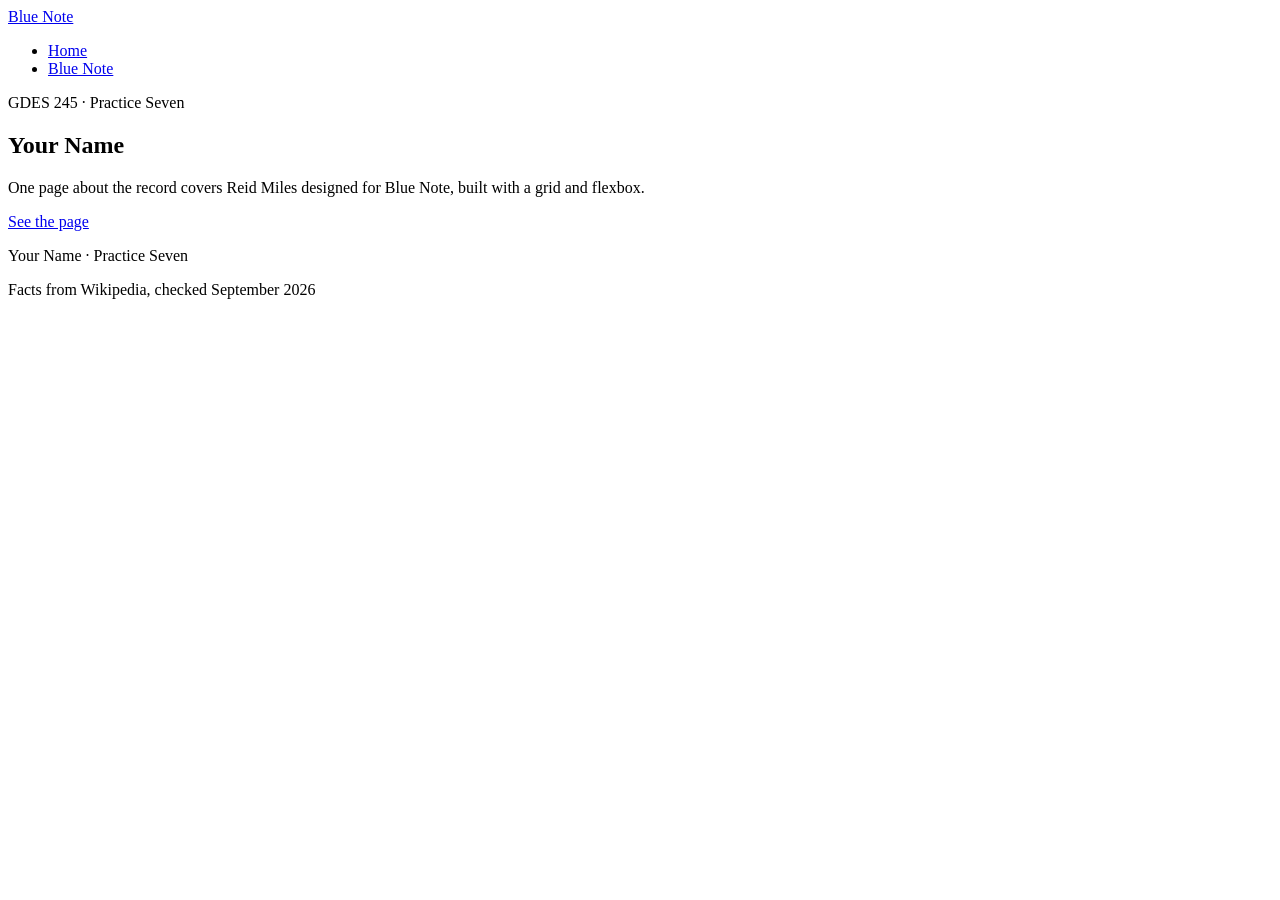
==== index.html @ ed4f5090 "Add files via upload" ====
<!DOCTYPE html>
<html lang="en">
<head>
  <meta charset="UTF-8">
  <meta name="viewport" content="width=device-width, initial-scale=1.0">
  <title>Your Name, Web 1</title>

  <link rel="preconnect" href="https://fonts.googleapis.com">
  <link rel="preconnect" href="https://fonts.gstatic.com" crossorigin>
  <link href="https://fonts.googleapis.com/css2?family=Anton&family=Work+Sans:wght@400;600&display=swap" rel="stylesheet">

  <link rel="stylesheet" href="css/styles.css">
</head>
<body>

<header class="site-header">
  <a class="logo" href="index.html">Blue Note</a>
  <nav>
    <ul>
      <li><a href="index.html">Home</a></li>
      <li><a href="pages/blue-note.html">Blue Note</a></li>
    </ul>
  </nav>
</header>

<section class="hero">
  <p>GDES 245 &middot; Practice Seven</p>
  <h1>Your Name</h1>
  <p>One page about the record covers Reid Miles
     designed for Blue Note, built with a grid and flexbox.</p>
  <a class="button" href="pages/blue-note.html">See the page</a>
</section>

<footer class="site-footer" id="sources">
  <p>Your Name &middot; Practice Seven</p>
  <p>Facts from Wikipedia, checked September 2026</p>
</footer>

</body>
</html>
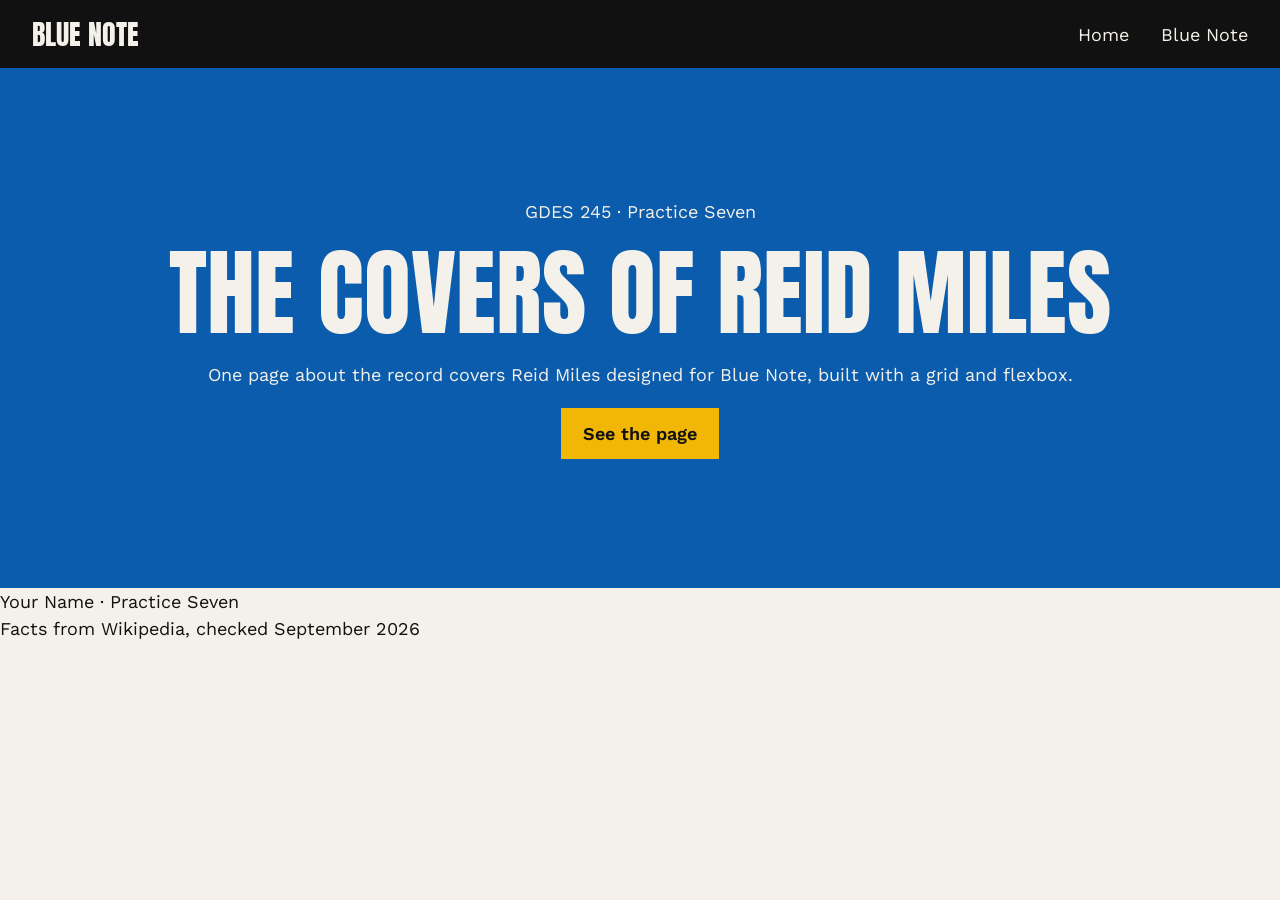
==== commit 811e09a4: "fg" ====
--- a/index.html
+++ b/index.html
@@ -3,7 +3,7 @@
 <head>
   <meta charset="UTF-8">
   <meta name="viewport" content="width=device-width, initial-scale=1.0">
-  <title>Your Name, Web 1</title>
+  <title>ALexanderGrubb, Web 1</title>
 
   <link rel="preconnect" href="https://fonts.googleapis.com">
   <link rel="preconnect" href="https://fonts.gstatic.com" crossorigin>
@@ -25,7 +25,7 @@
 
 <section class="hero">
   <p>GDES 245 &middot; Practice Seven</p>
-  <h1>Your Name</h1>
+  <h1>The Covers of reid miles</h1>
   <p>One page about the record covers Reid Miles
      designed for Blue Note, built with a grid and flexbox.</p>
   <a class="button" href="pages/blue-note.html">See the page</a>
--- a/css/styles.css
+++ b/css/styles.css
@@ -0,0 +1,69 @@
+*{
+    box-sizing: border-box;
+    margin: 0;
+    padding: 0;
+}
+
+body{
+    background: #f4f1ea;
+    color: #111111;
+    font-family: 'Work Sans' , sans-serif;
+    font-size: 18px;
+    line-height: 1.5;
+}
+
+h1, h2, h3, .logo {
+    font-family: 'Anton' , sans-serif;
+    font-weight: 400;
+    text-transform: uppercase;
+    line-height: 1;
+}
+
+.site-header {
+    display: flex;
+    justify-content: space-between;
+    align-items: center;
+    padding: 20px 32px;
+    background: #111111;
+    color: #f4f1ea;
+}
+
+.site-header a {
+    color: #f4f1ea;
+    text-decoration: none;
+}
+
+.logo{
+    font-size: 28px;
+}
+
+nav ul{
+    display: flex;
+    gap: 32px;
+    list-style: none;
+}
+
+.hero{
+    display: flex;
+    flex-direction: column;
+    justify-content: center;
+    align-items: center;
+    gap: 20px;
+    min-height: 520px;
+    padding: 48px 32px;
+    background: #0b5cad;
+    color: #f4f1ea;
+    text-align: center;
+}
+
+.hero h1 {
+    font-size: 96px;
+}
+
+.button{
+    padding: 12px 22px;
+    background: #f2b705;
+    color: #111111;
+    font-weight: 600;
+    text-decoration: none;
+}
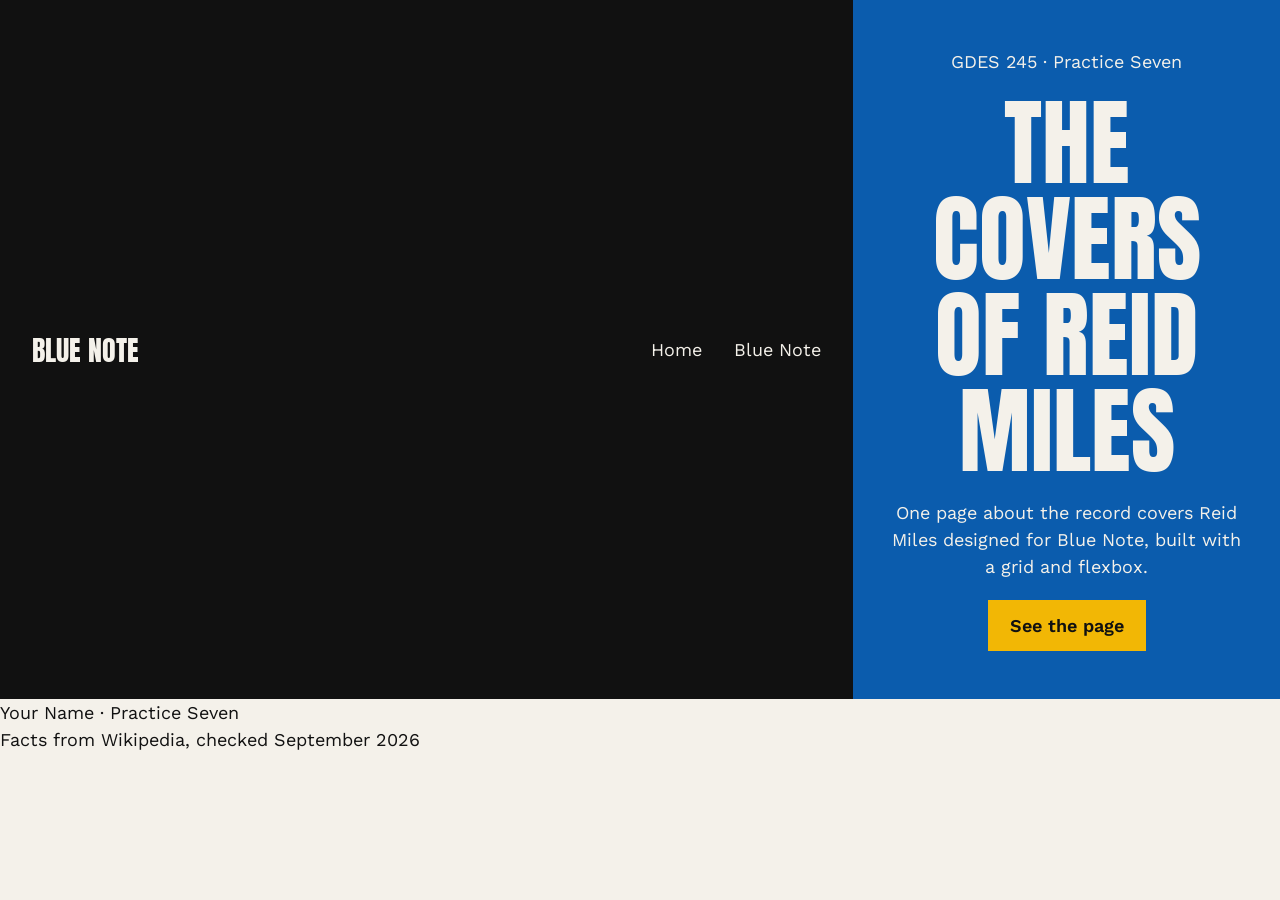
==== commit 509da7d7: "cvb" ====
--- a/index.html
+++ b/index.html
@@ -3,7 +3,7 @@
 <head>
   <meta charset="UTF-8">
   <meta name="viewport" content="width=device-width, initial-scale=1.0">
-  <title>ALexanderGrubb, Web 1</title>
+  <title>AlexanderGrubb, Web 1</title>
 
   <link rel="preconnect" href="https://fonts.googleapis.com">
   <link rel="preconnect" href="https://fonts.gstatic.com" crossorigin>
--- a/css/styles.css
+++ b/css/styles.css
@@ -5,6 +5,8 @@
 }
 
 body{
+    display: grid;
+    grid-template-columns: 2fr 1fr;
     background: #f4f1ea;
     color: #111111;
     font-family: 'Work Sans' , sans-serif;
